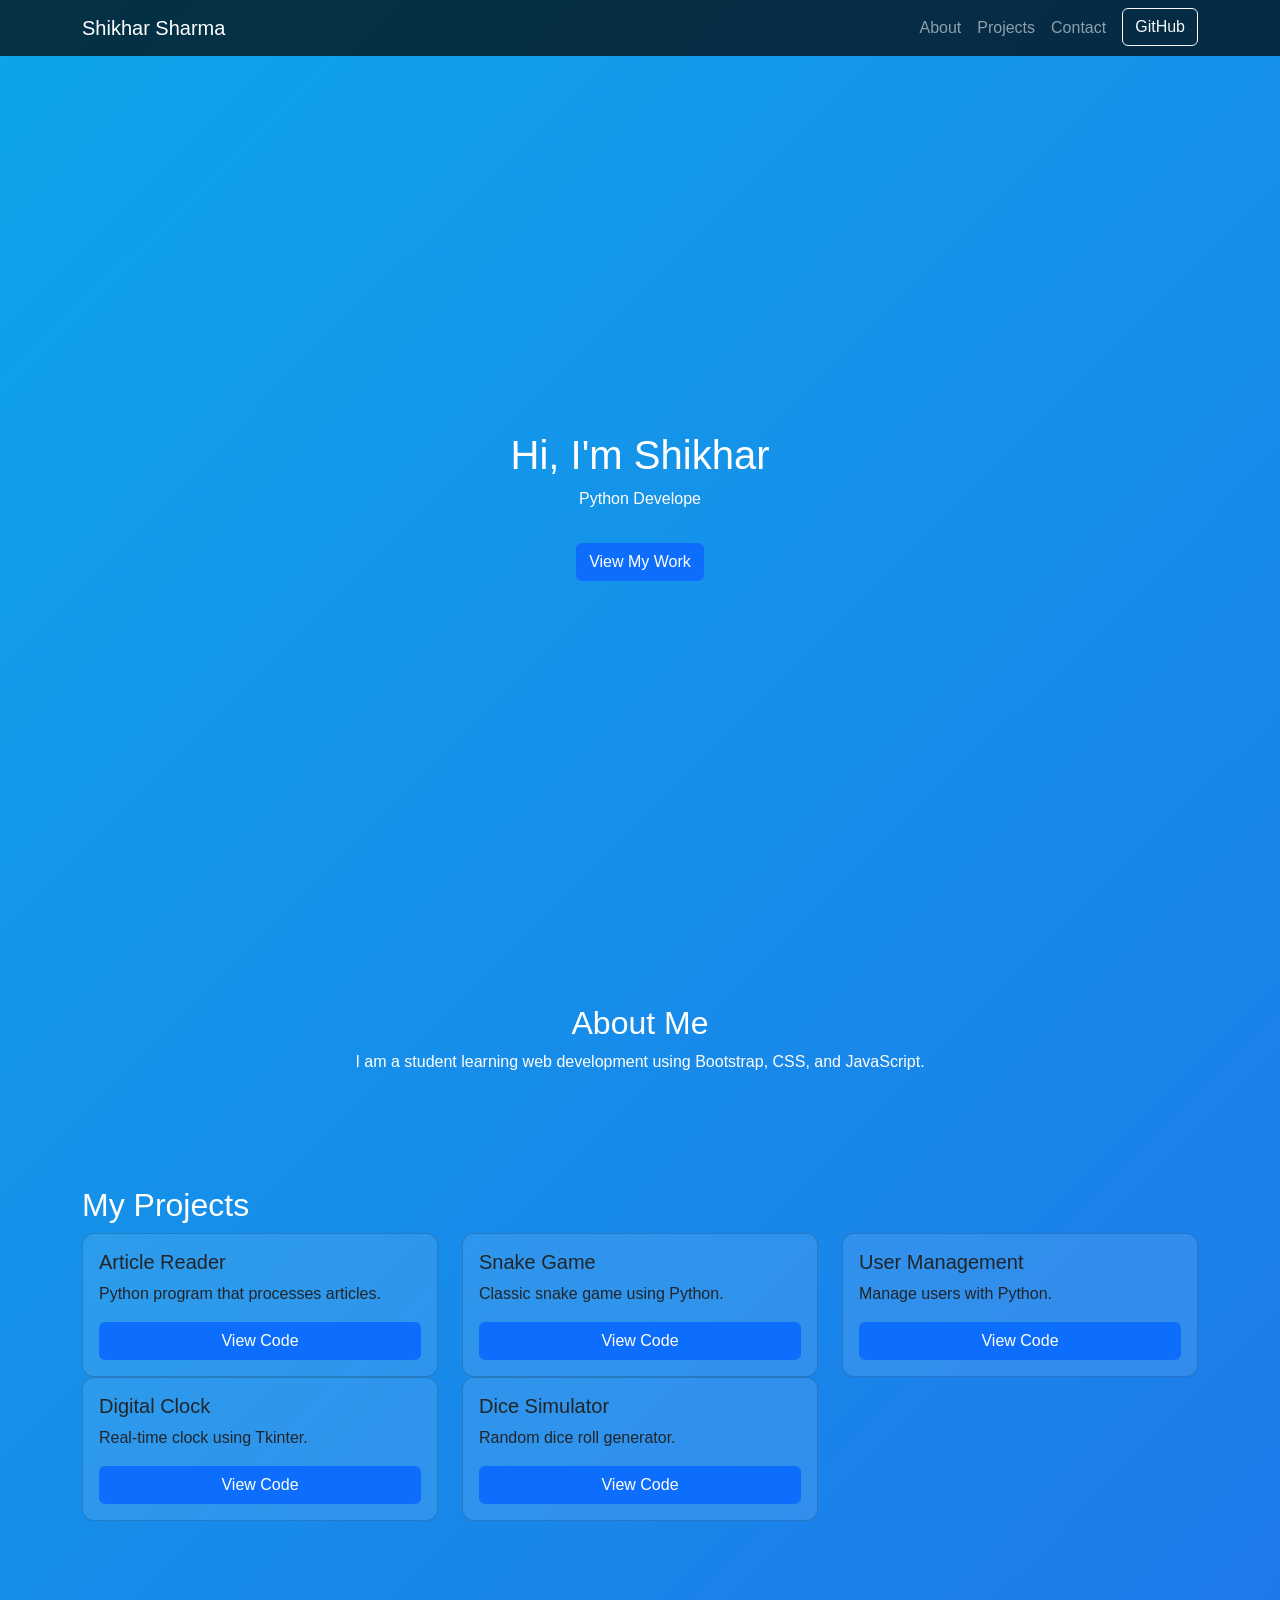
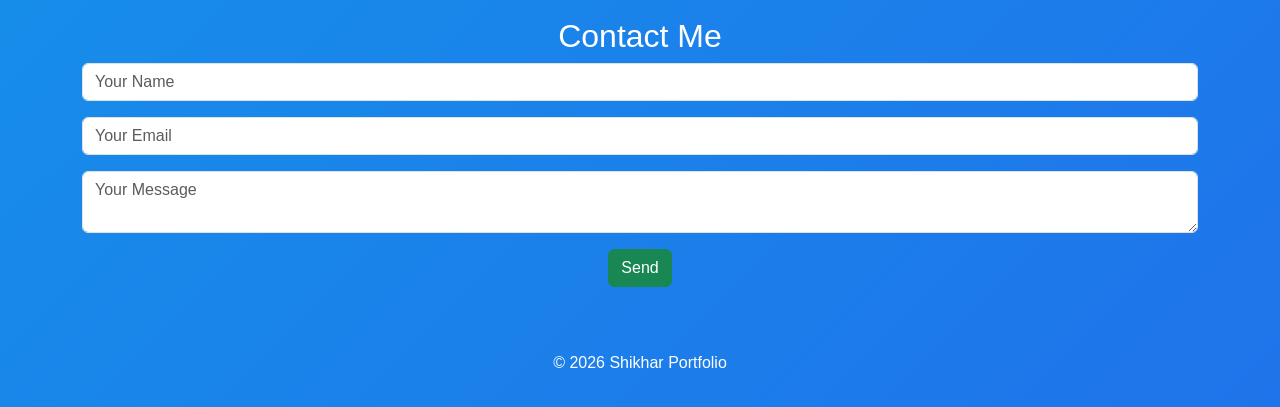
==== index.html @ 3b4e58cb "Initial commit - added portfolio website Interactive portfolio website showcasing my Python projects" ====
<!DOCTYPE html>
<html lang="en">
<head>
    <meta charset="UTF-8">
    <meta name="viewport" content="width=device-width, initial-scale=1.0">
    <title>My Portfolio</title>
    
    <!-- Bootstrap CSS -->
    <link href="https://cdn.jsdelivr.net/npm/bootstrap@5.3.0/dist/css/bootstrap.min.css" rel="stylesheet">
    
    <!-- CSS -->
    <link rel="stylesheet" href="style.css">
</head>
<body>

<!-- Navbar -->
<nav class="navbar navbar-expand-lg navbar-dark">
  <div class="container">
    <a class="navbar-brand" href="#">Shikhar Sharma</a>

    <button class="navbar-toggler" data-bs-toggle="collapse" data-bs-target="#navmenu">
      <span class="navbar-toggler-icon"></span>
    </button>

    <div class="collapse navbar-collapse" id="navmenu">
      <ul class="navbar-nav ms-auto">

        <li class="nav-item"><a href="#about" class="nav-link">About</a></li>
        <li class="nav-item"><a href="#projects" class="nav-link">Projects</a></li>
        <li class="nav-item"><a href="#contact" class="nav-link">Contact</a></li>

        <li class="nav-item">
          <a href="https://github.com/shikharsharma613-png" 
             class="btn btn-outline-light ms-2" target="_blank">GitHub</a>
        </li>

      </ul>
    </div>
  </div>
</nav>

<!-- Hero -->
<section class="hero text-center">
    <div class="container">
        <h1 id="hero-text"></h1>
        <p id="typing"></p>
        <a href="#projects" class="btn btn-primary mt-3">View My Work</a>
    </div>
</section>

<!-- About -->
<section id="about" class="p-5 text-center">
    <div class="container">
        <h2>About Me</h2>
        <p>I am a student learning web development using Bootstrap, CSS, and JavaScript.</p>
    </div>
</section>

<!-- Projects -->
<section id="projects" class="p-5">
    <div class="container">
        <h2>My Projects</h2>
        <div class="row">

            <div class="col-md-6 col-lg-4 hidden-left">
                <div class="card p-3">
                    <h5>Article Reader</h5>
                    <p>Python program that processes articles.</p>
                    <a href="https://github.com/shikharsharma613-png/Python-Projects/blob/main/article_reader.py" class="btn btn-primary">View Code</a>
                </div>
            </div>

            <div class="col-md-6 col-lg-4 hidden-right">
                <div class="card p-3">
                    <h5>Snake Game</h5>
                    <p>Classic snake game using Python.</p>
                    <a href="https://github.com/shikharsharma613-png/Python-Projects/blob/main/snakegame.py" class="btn btn-primary">View Code</a>
                </div>
            </div>

            <div class="col-md-6 col-lg-4 hidden-left">
                <div class="card p-3">
                    <h5>User Management</h5>
                    <p>Manage users with Python.</p>
                    <a href="https://github.com/shikharsharma613-png/Python-Projects/blob/main/user_mng_system.py" class="btn btn-primary">View Code</a>
                </div>
            </div>

            <div class="col-md-6 col-lg-4 hidden-right">
                <div class="card p-3">
                    <h5>Digital Clock</h5>
                    <p>Real-time clock using Tkinter.</p>
                    <a href="https://github.com/shikharsharma613-png/Python-Projects/blob/main/digitalclock.py" class="btn btn-primary">View Code</a>
                </div>
            </div>

            <div class="col-md-6 col-lg-4 hidden-left">
                <div class="card p-3">
                    <h5>Dice Simulator</h5>
                    <p>Random dice roll generator.</p>
                    <a href="https://github.com/shikharsharma613-png/Python-Projects/blob/main/dice_roll_simulator.py" class="btn btn-primary">View Code</a>
                </div>
            </div>

        </div>
    </div>
</section>

<!-- Contact -->
<section id="contact" class="p-5 text-center">
    <div class="container">
        <h2>Contact Me</h2>
        <form action="https://formspree.io/f/xjgppplb" method="POST">
            <input type="text" name="name" class="form-control mb-3" placeholder="Your Name" required>
            <input type="email" name="email" class="form-control mb-3" placeholder="Your Email" required>
            <textarea name="message" class="form-control mb-3" placeholder="Your Message" required></textarea>
            <button class="btn btn-success">Send</button>
        </form>
    </div>
</section>

<!-- Footer -->
<footer class="text-center p-3">
    <p>© 2026 Shikhar Portfolio</p>
</footer>

<script src="https://cdn.jsdelivr.net/npm/bootstrap@5.3.0/dist/js/bootstrap.bundle.min.js"></script>
<script src="script.js"></script>

</body>
</html>
---- style.css ----
body {
    font-family: 'Segoe UI', sans-serif;
    margin: 0;
    color: white;
    overflow-x: hidden;

    background: linear-gradient(-45deg, #0f172a, #1e293b, #2563eb, #0ea5e9);
    background-size: 400% 400%;
    animation: gradientBG 10s ease infinite;
}

@keyframes gradientBG {
    0% { background-position: 0% }
    50% { background-position: 100% }
    100% { background-position: 0% }
}

.navbar {
    background: rgba(0,0,0,0.7) !important;
}

.hero {
    height: 100vh;
    display: flex;
    align-items: center;
    justify-content: center;
}

.card {
    background: rgba(255,255,255,0.1);
    border-radius: 12px;
    transition: 0.4s;
}

.card:hover {
    transform: scale(1.05);
}

/* Animation */
.hidden-left {
    opacity: 0;
    transform: translateX(-100px);
}

.hidden-right {
    opacity: 0;
    transform: translateX(100px);
}

.show {
    opacity: 1;
    transform: translateX(0);
    transition: all 0.8s ease;
}

/* Letter Drop Animation */
.letter {
    display: inline-block;
    opacity: 0;
    transform: translateY(-100px);
    animation: drop 0.5s forwards;
}

@keyframes drop {
    to {
        opacity: 1;
        transform: translateY(0);
    }
}
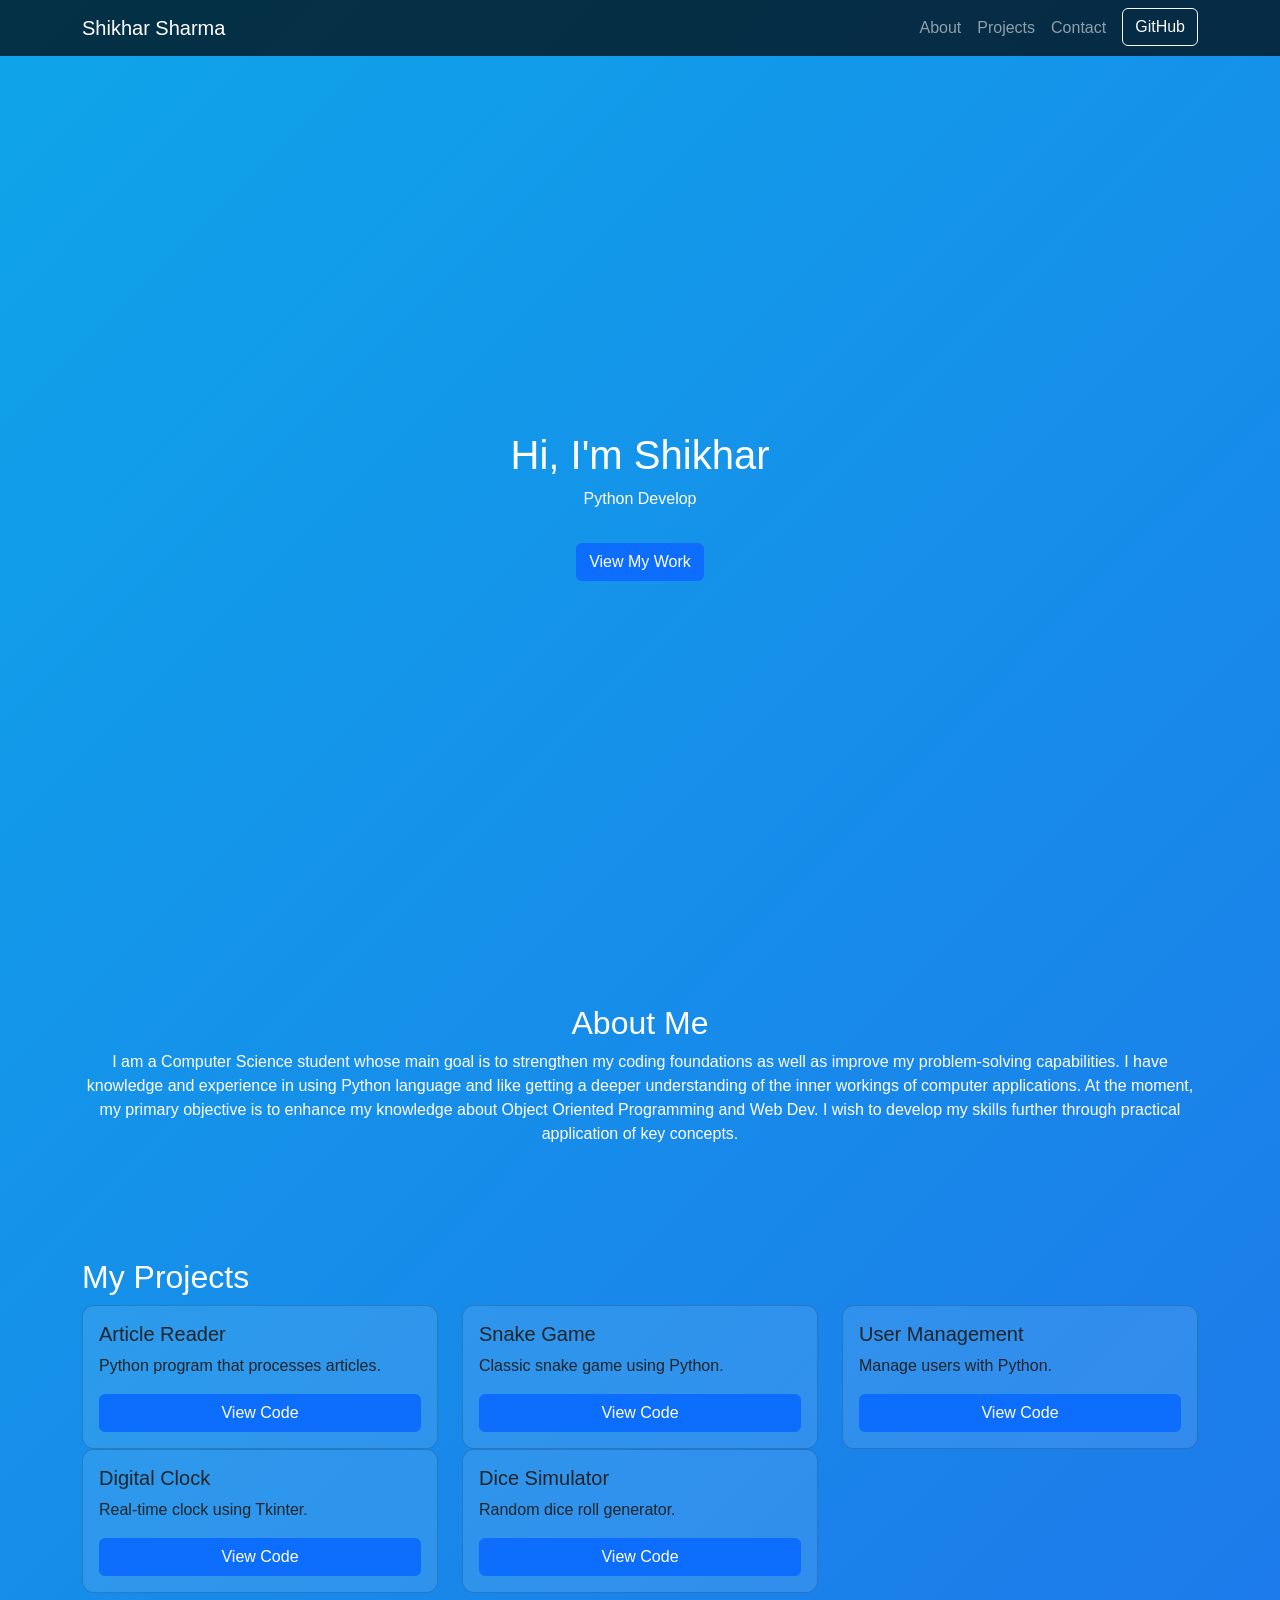
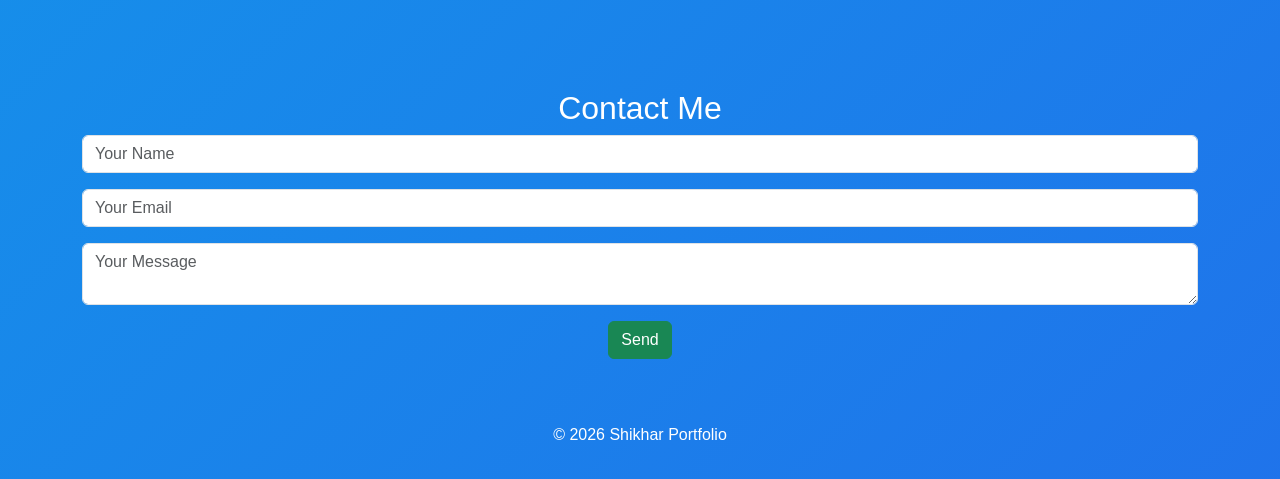
==== commit f5d953ea: "Update index.html" ====
--- a/index.html
+++ b/index.html
@@ -52,7 +52,9 @@
 <section id="about" class="p-5 text-center">
     <div class="container">
         <h2>About Me</h2>
-        <p>I am a student learning web development using Bootstrap, CSS, and JavaScript.</p>
+        <p>I am a Computer Science student whose main goal is to strengthen my coding foundations as well as improve my problem-solving capabilities. I have knowledge and experience in using Python language and like getting a deeper understanding of the inner workings of computer applications.
+At the moment, my primary objective is to enhance my knowledge about Object Oriented Programming and Web Dev.
+I wish to develop my skills further through practical application of key concepts.</p>
     </div>
 </section>
 
@@ -128,4 +130,4 @@
 <script src="script.js"></script>
 
 </body>
-</html>+</html>
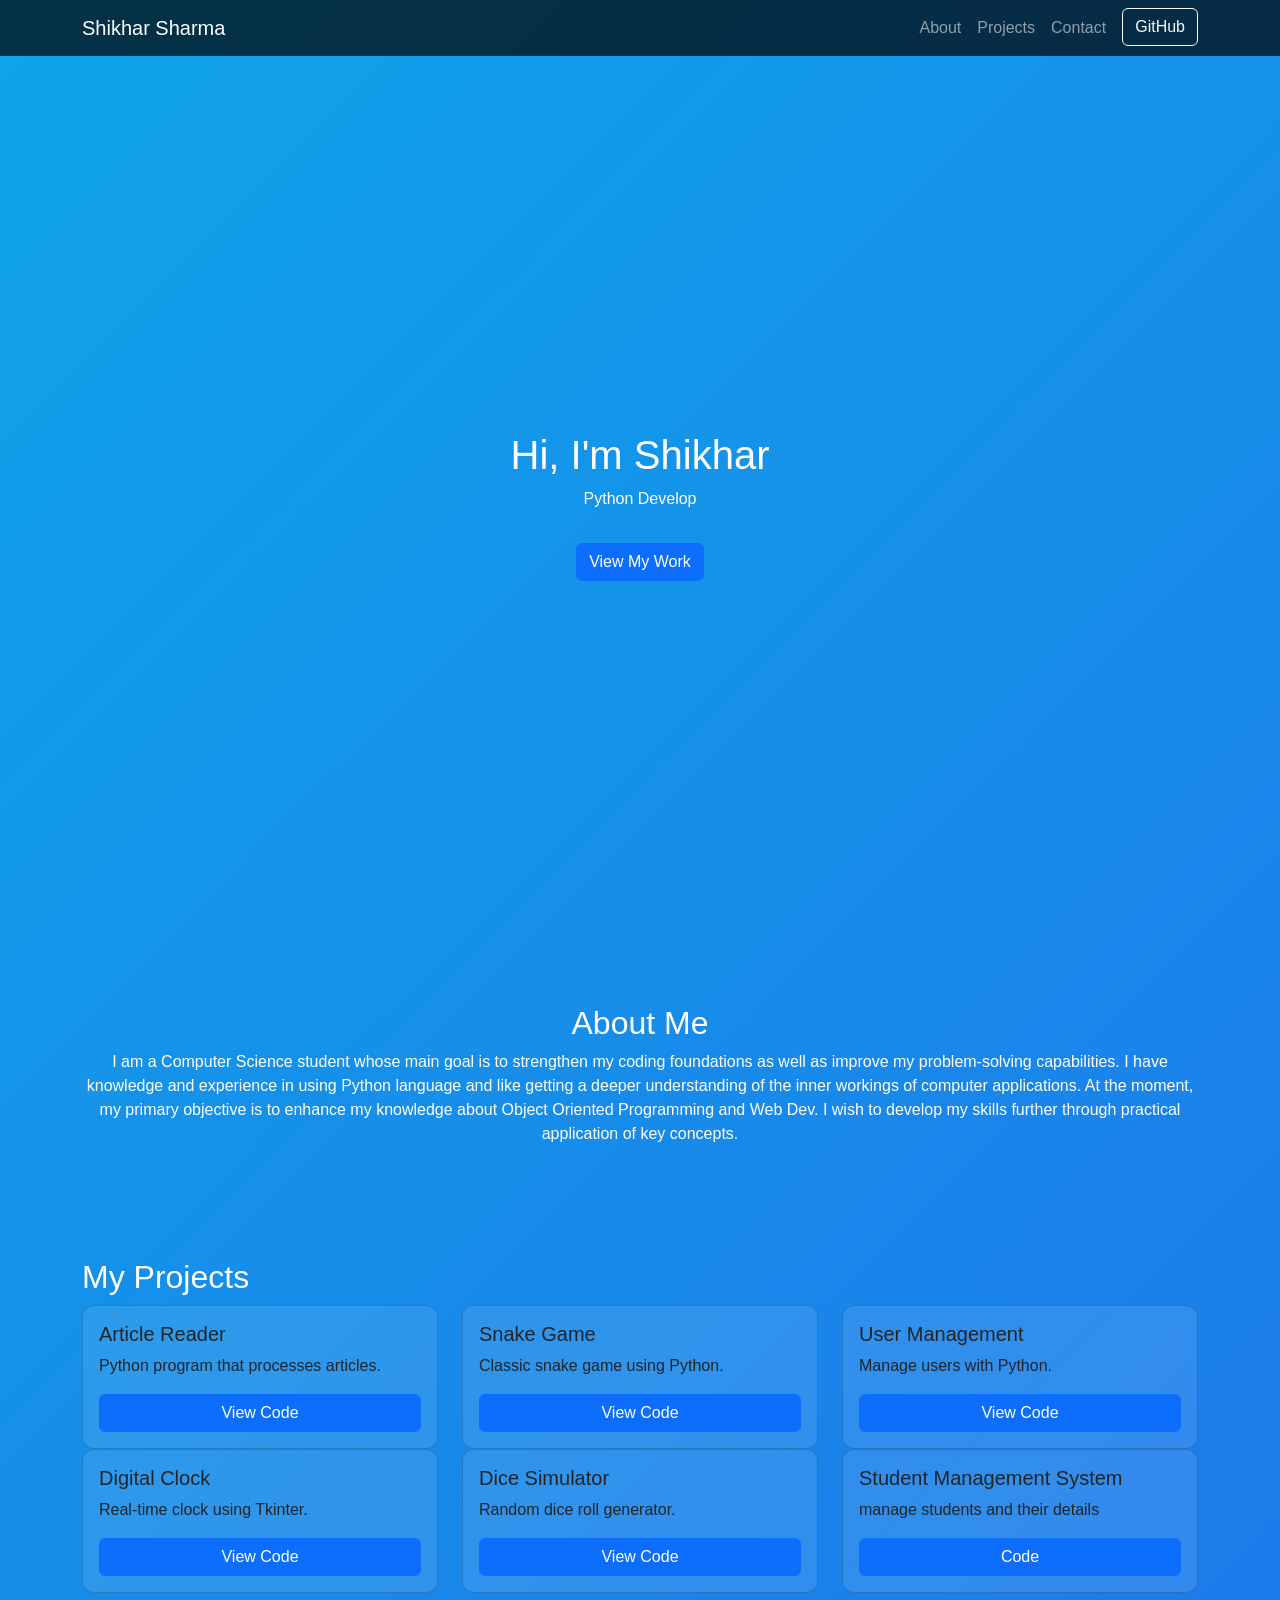
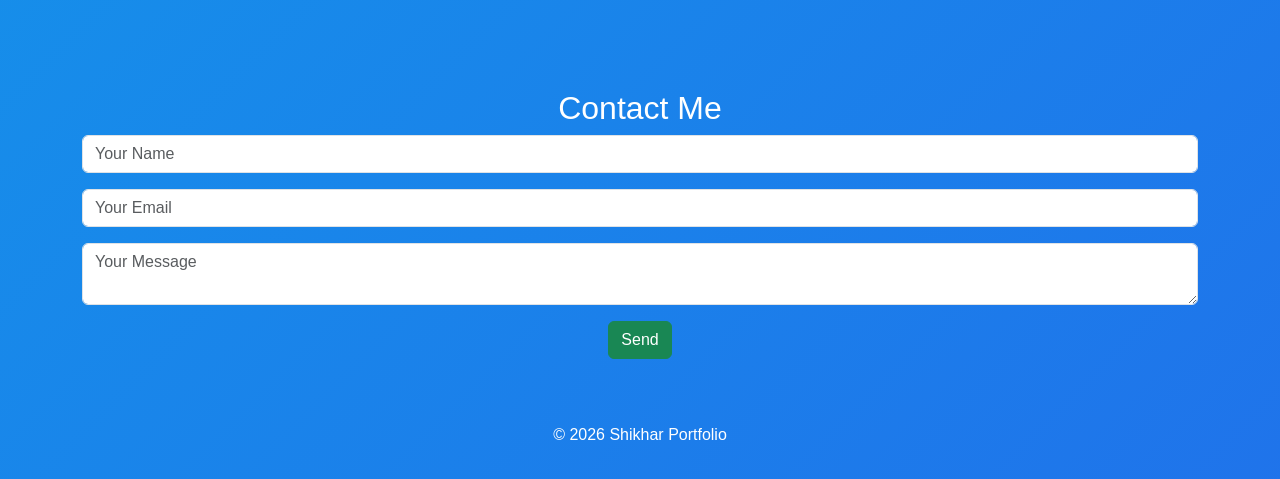
==== commit 048e08ac: "Fix HTML formatting and add new project details" ====
--- a/index.html
+++ b/index.html
@@ -104,6 +104,14 @@
                 </div>
             </div>
 
+            <div class="col-md-6 col-lg-4 hidden-right">
+                <div class="card p-3">
+                    <h5>Student Management System </h5>
+                    <p>manage students and their details </p>
+                    <a href="https://github.com/shikharsharma613-png/Python-Projects/blob/main/school_mng_system.py" class="btn btn-primary" target="_blank">Code</a>
+                </div>
+            </div>
+
         </div>
     </div>
 </section>
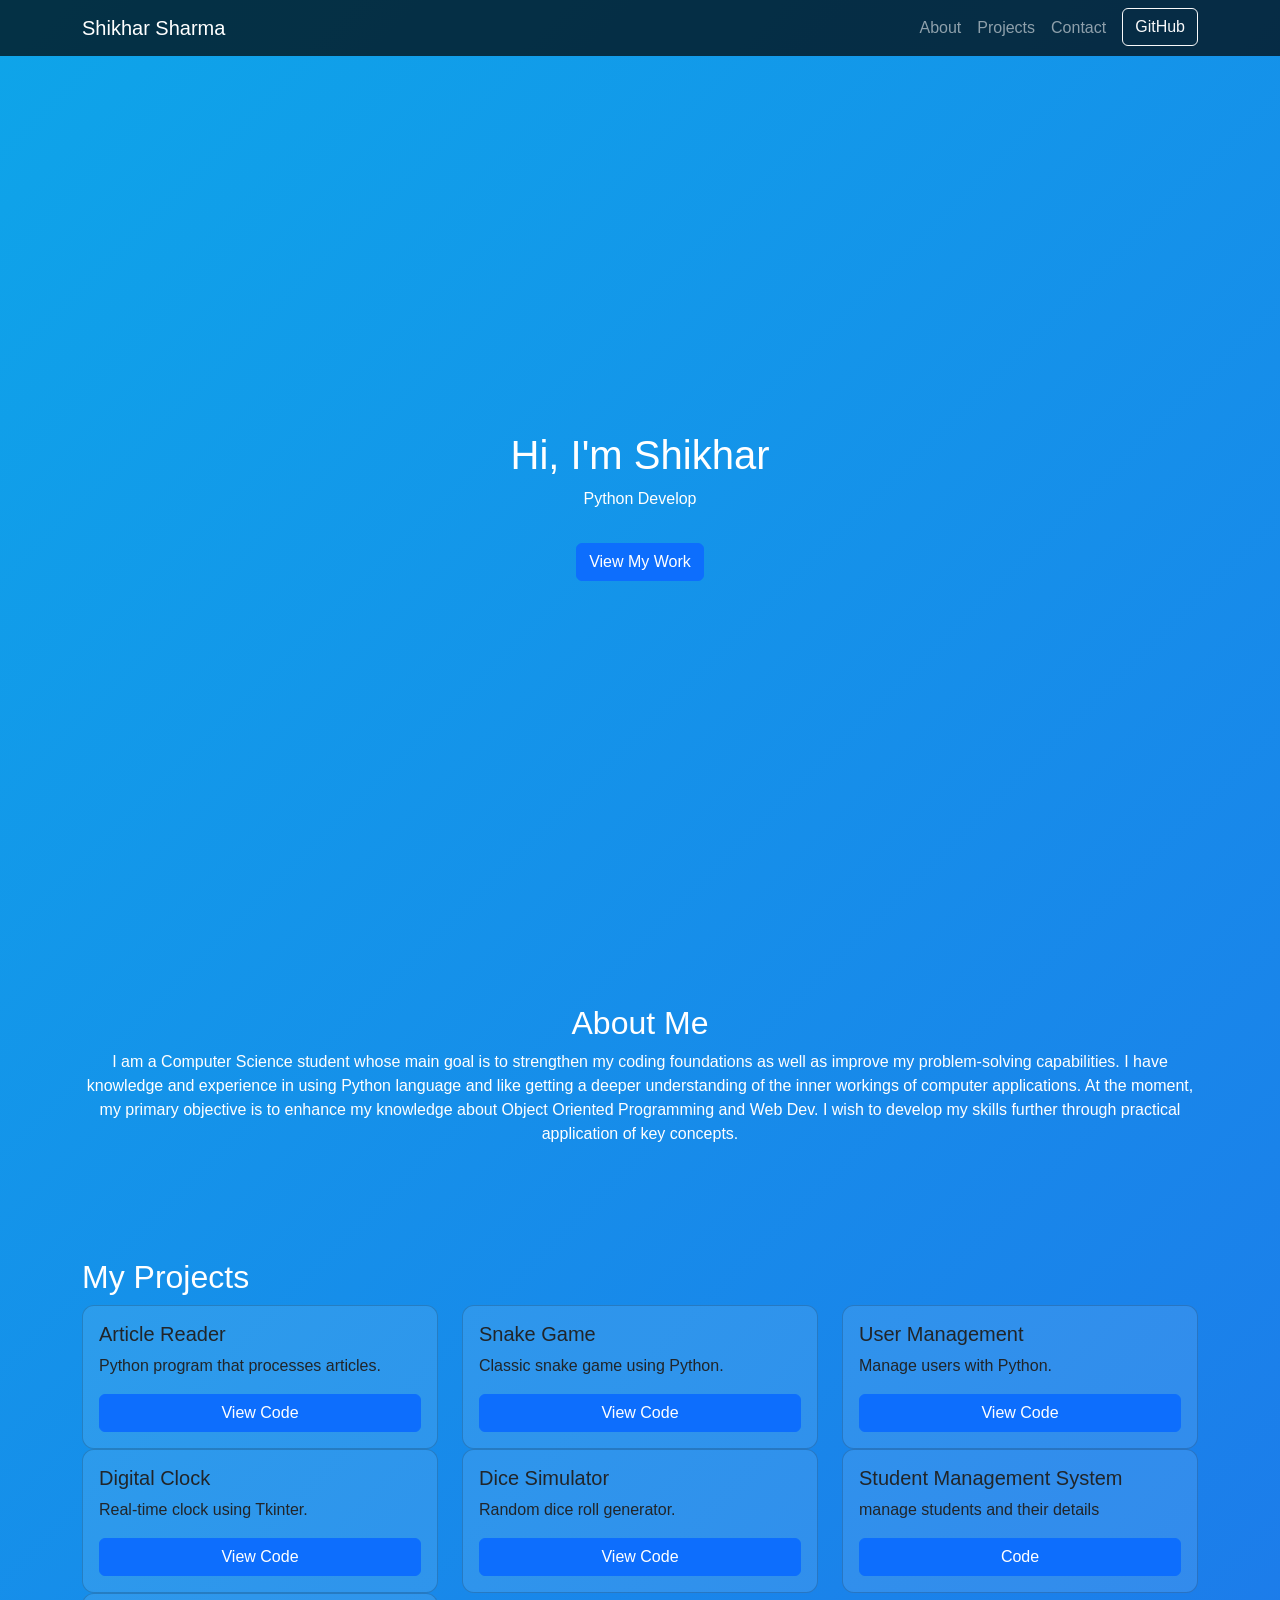
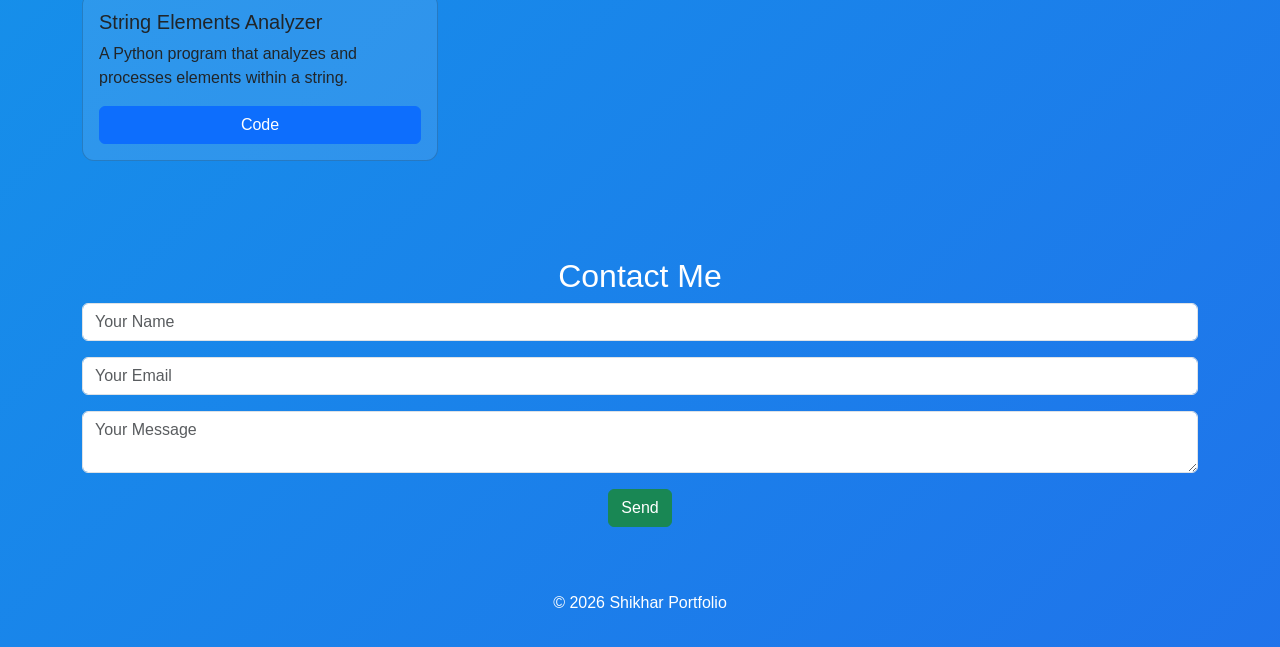
==== commit 9fc0d75f: "Add 'String Elements Analyzer' project to portfolio Added a new project 'String Elements Analyzer' t" ====
--- a/index.html
+++ b/index.html
@@ -112,6 +112,16 @@
                 </div>
             </div>
 
+            <div class="col-md-6 col-lg-4 hidden-left">
+                <div class="card p-3">
+                    <h5>String Elements Analyzer</h5>
+                    <p>A Python program that analyzes and processes elements within a string.</p>
+                    <a href="https://github.com/shikharsharma613-png/Python-Projects/blob/main/string_elements.py" 
+                    class="btn btn-primary" target="_blank">Code</a>
+                </div>
+            </div>
+            <!-- add more projects here -->
+
         </div>
     </div>
 </section>
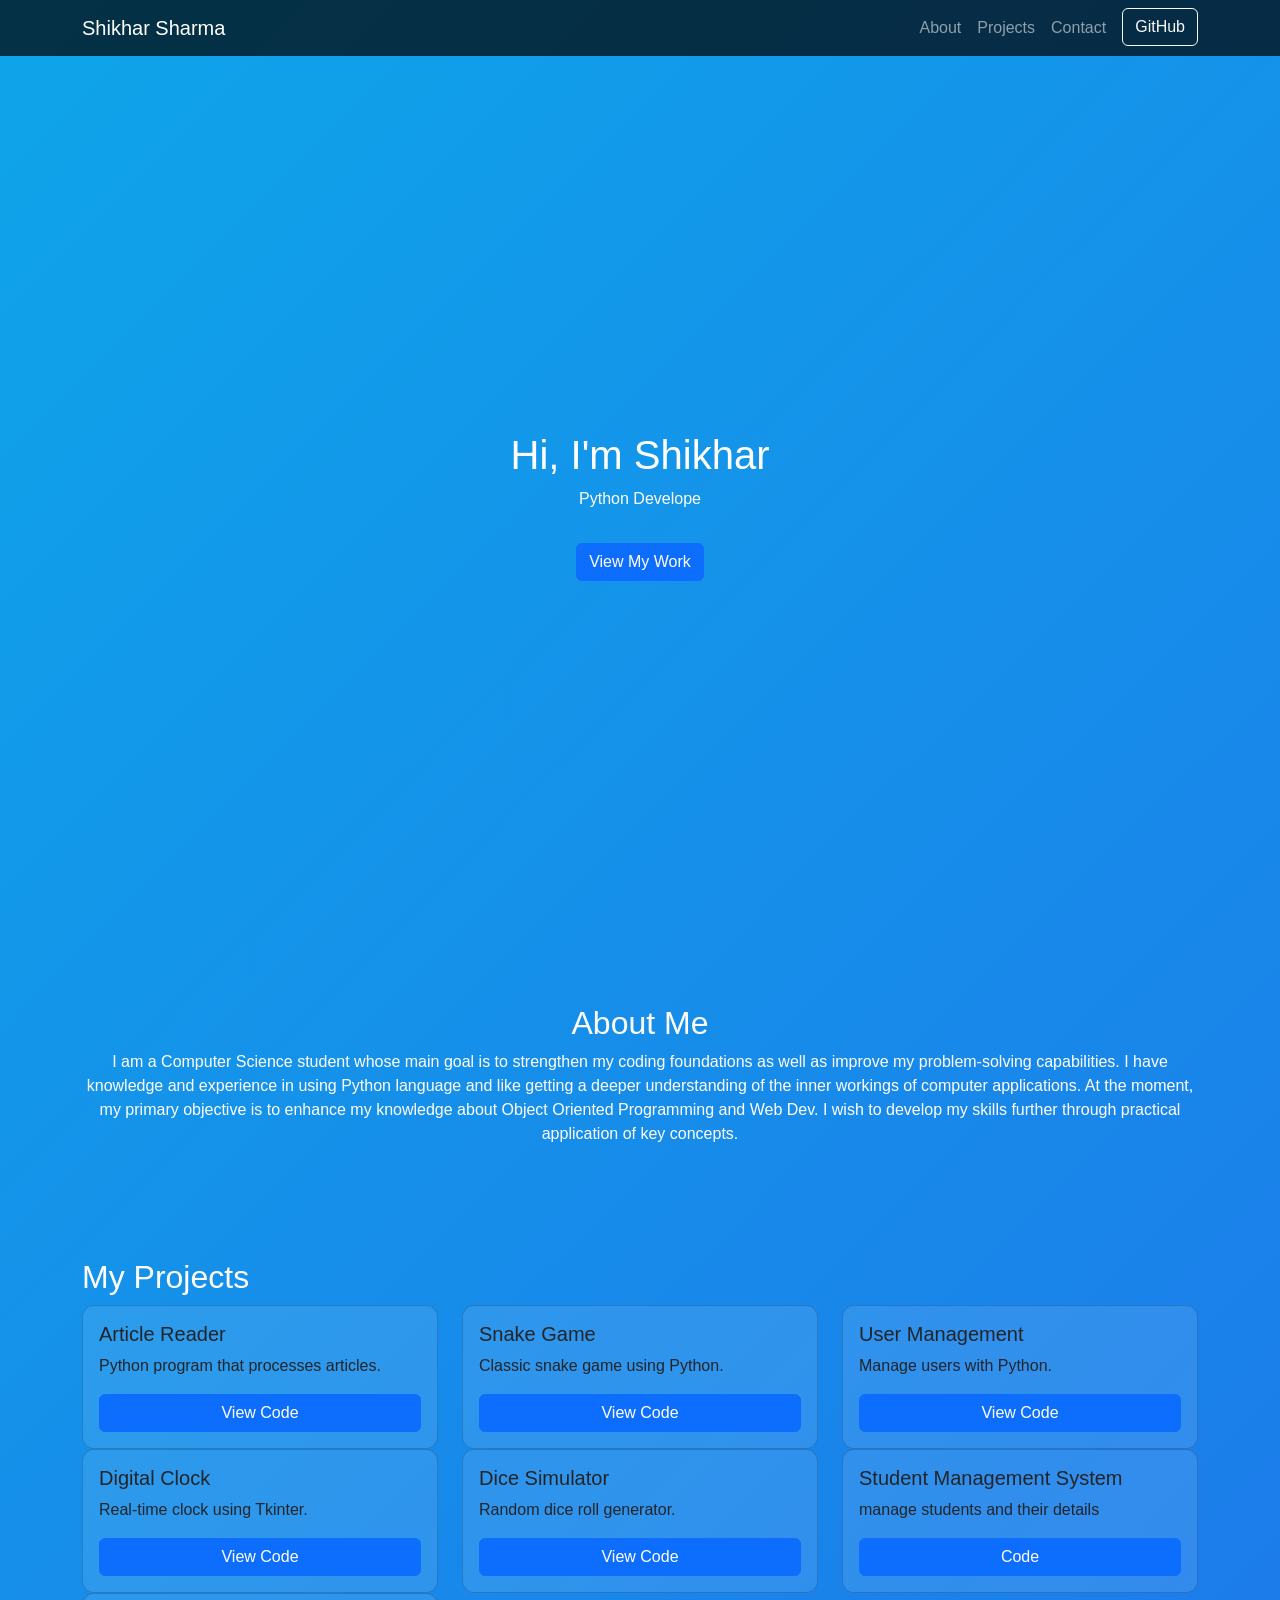
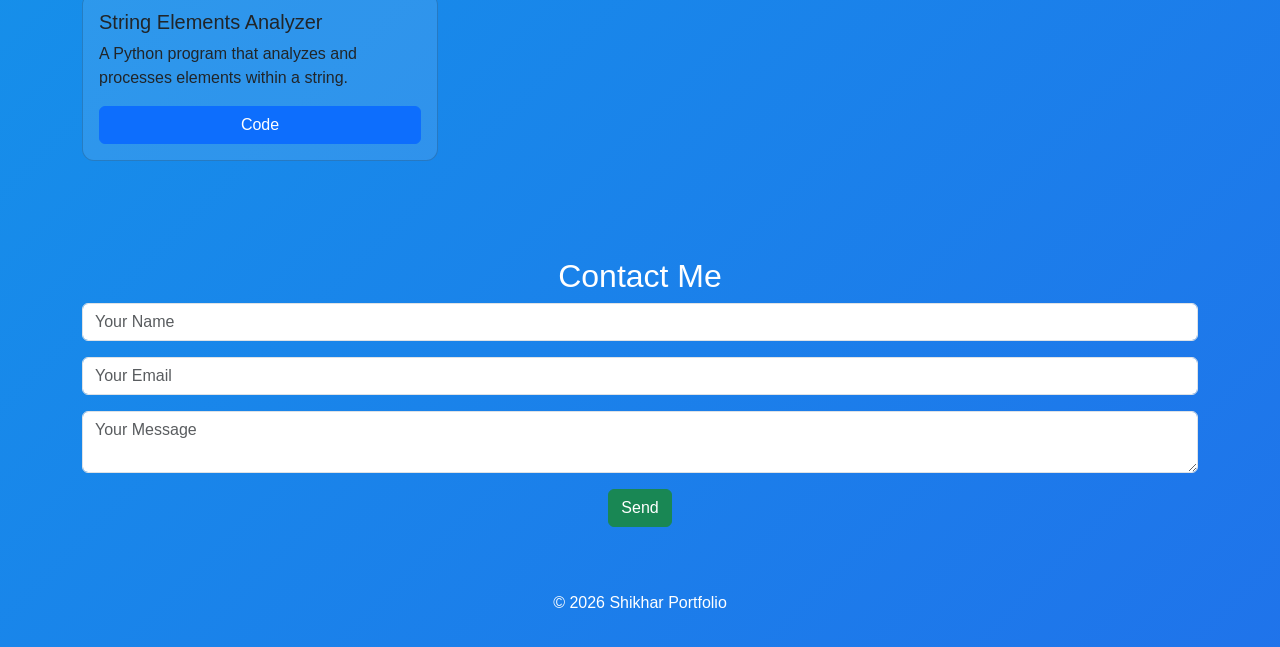
==== commit a0f8a666: "Update index.html" ====
--- a/index.html
+++ b/index.html
@@ -112,7 +112,7 @@
                 </div>
             </div>
 
-            <div class="col-md-6 col-lg-4 hidden-left">
+            <div class="col-md-6 col-lg-4 ">
                 <div class="card p-3">
                     <h5>String Elements Analyzer</h5>
                     <p>A Python program that analyzes and processes elements within a string.</p>
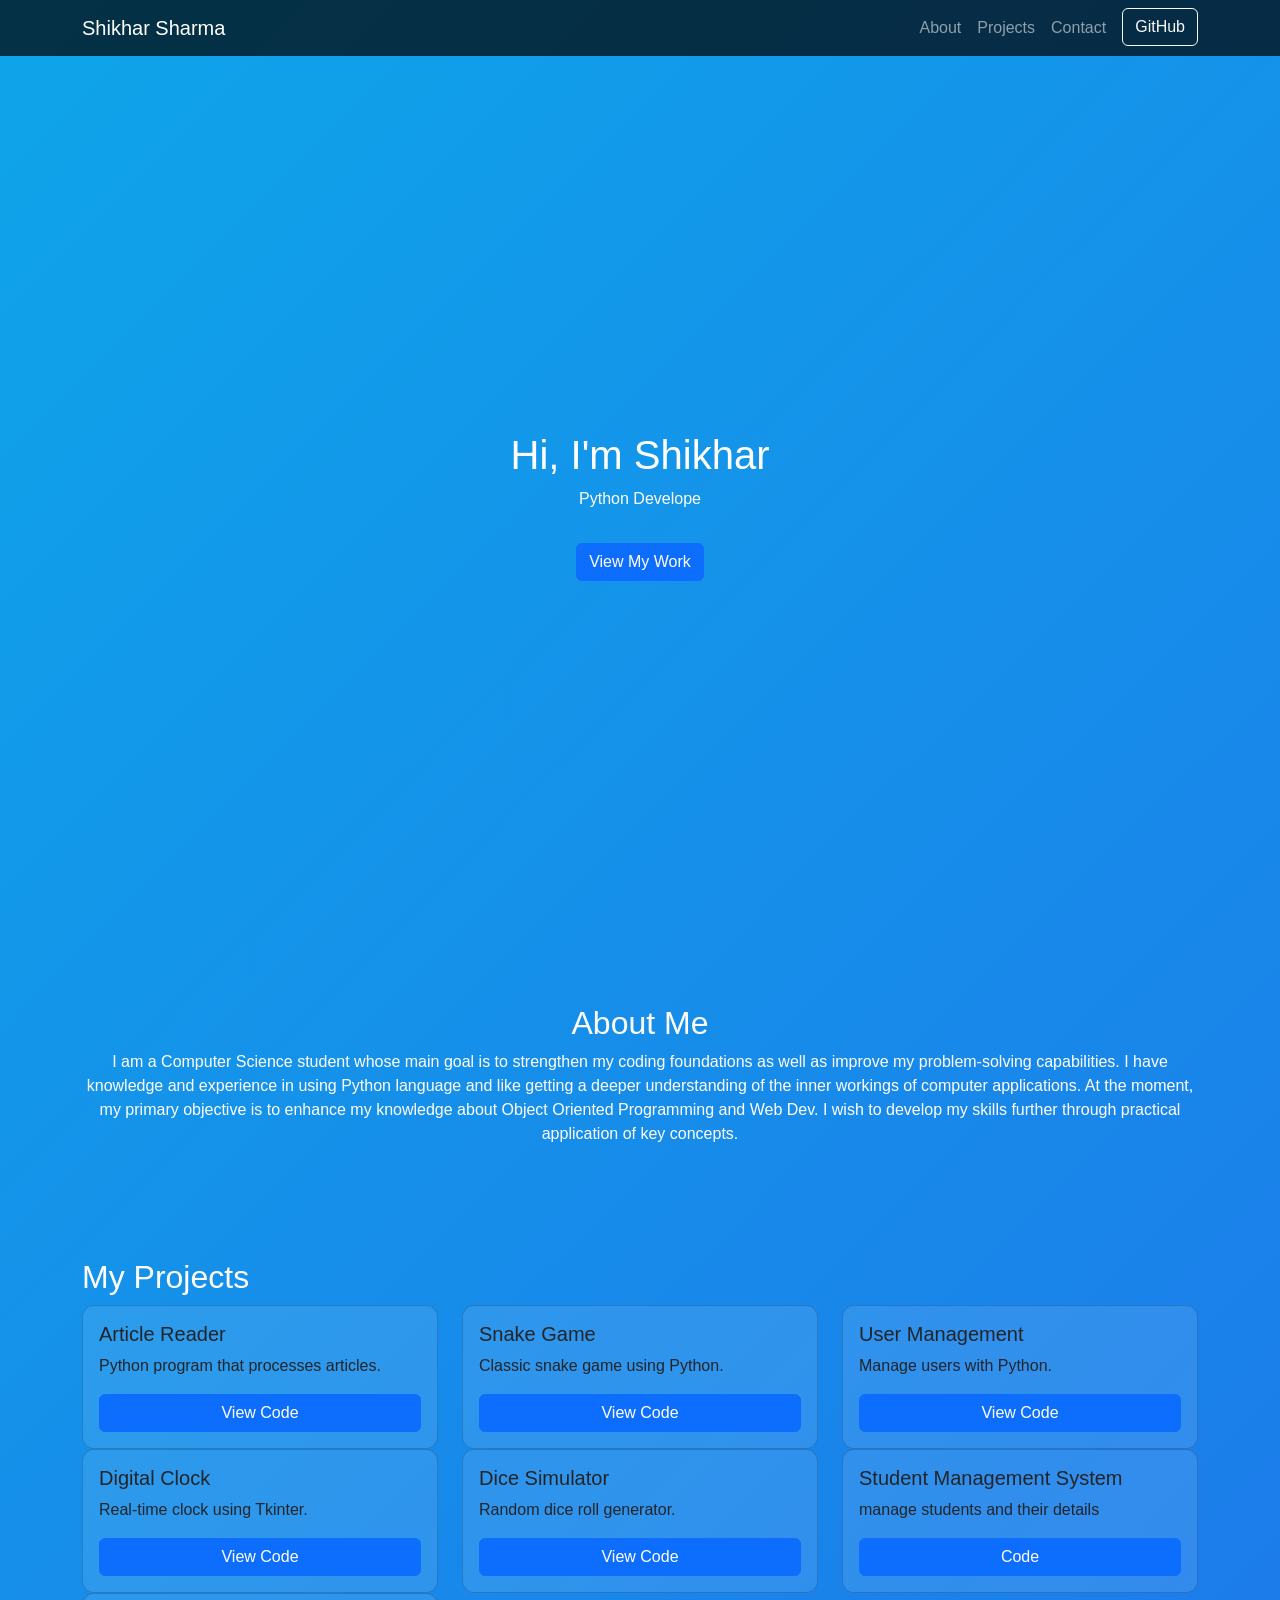
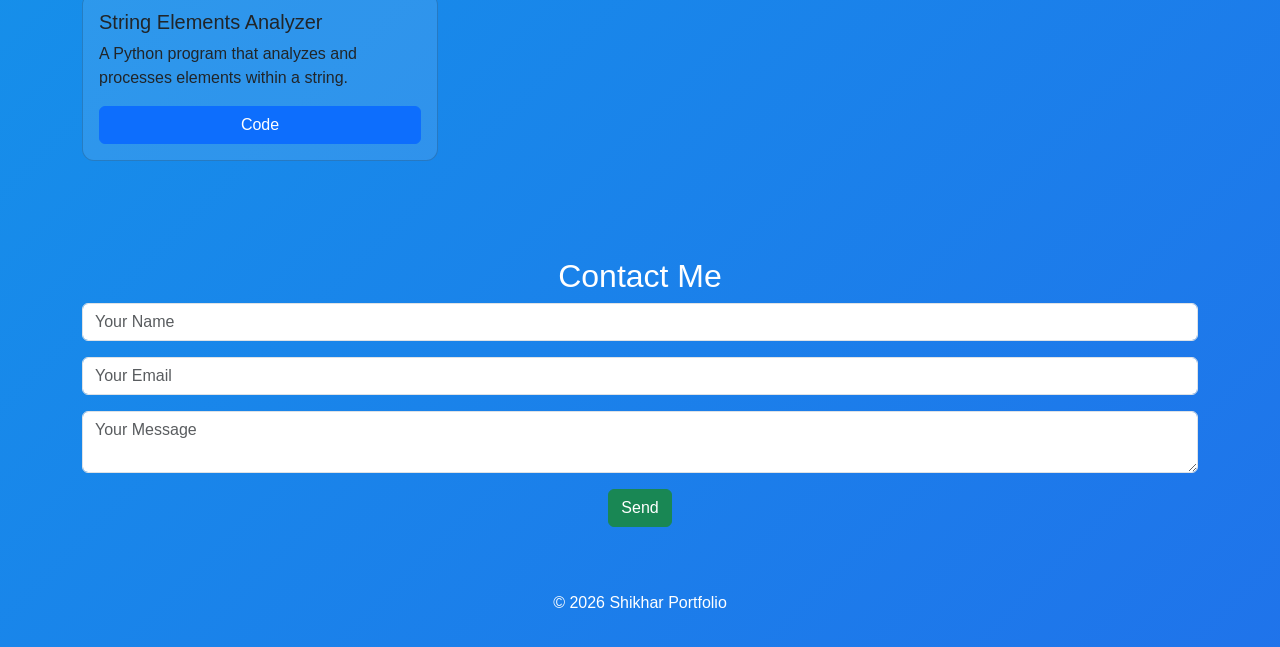
==== commit 3017b235: "Fix HTML character encoding issues" ====
--- a/index.html
+++ b/index.html
@@ -112,7 +112,7 @@
                 </div>
             </div>
 
-            <div class="col-md-6 col-lg-4 ">
+            <div class="col-md-6 col-lg-4 hidden-left ">
                 <div class="card p-3">
                     <h5>String Elements Analyzer</h5>
                     <p>A Python program that analyzes and processes elements within a string.</p>
